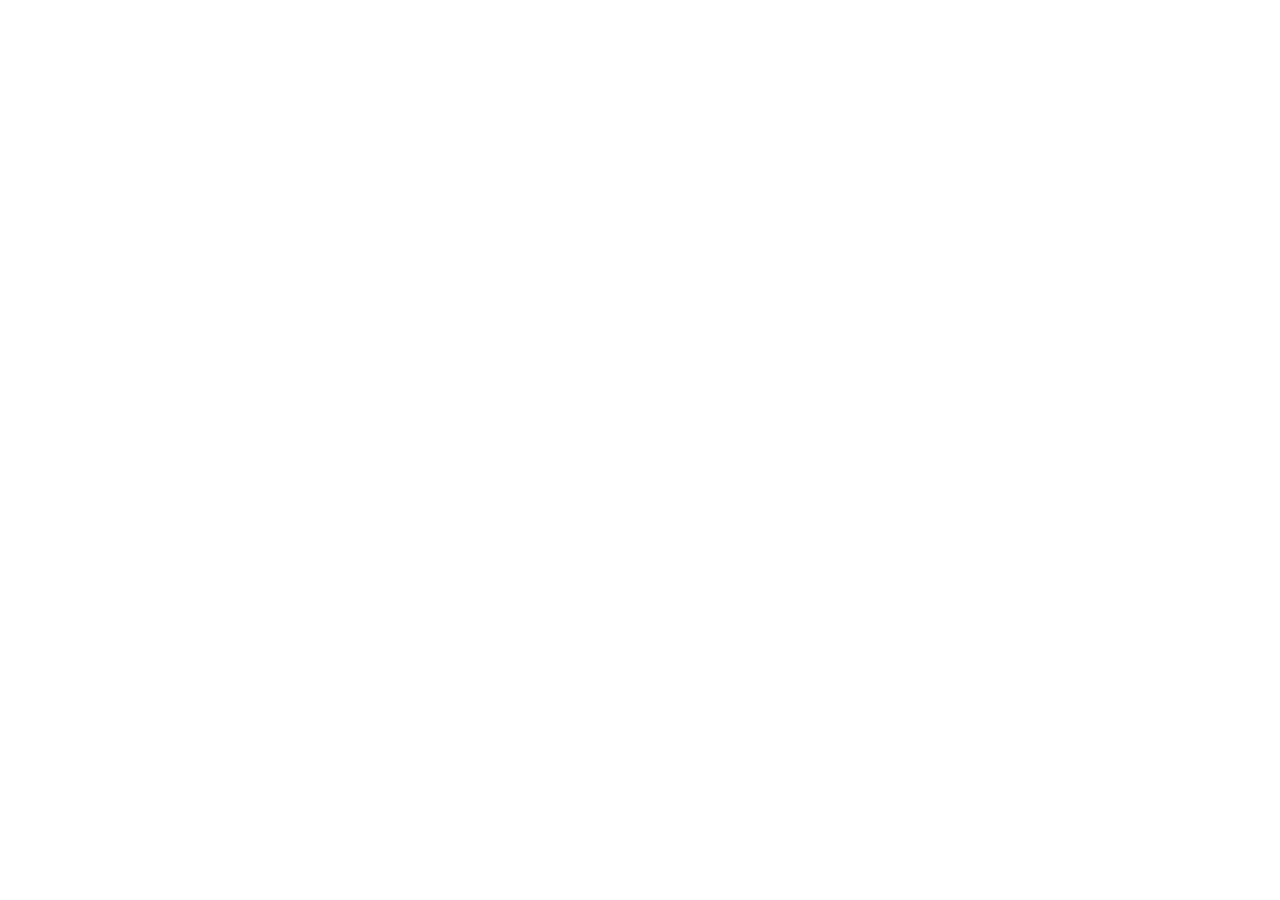
==== a1/index.html @ fb9893d6 "a1" ====
<!--
    Centria Edu - Basics of Web Development

    Original author: Ville Heikkiniemi
    Modified by: Student Name
    Last modified: 2026-09-09

    Based on the original course template.
-->

<!DOCTYPE html>
<html>
<head>
    <meta charset="UTF-8">
    <meta name="viewport" content="width=device-width, initial-scale=1.0">
    <meta name="author" content="Ville Heikkiniemi">
    <link rel="icon" href="favicon.ico">
    <link rel="stylesheet" href="style.css">

    <title>Centria Edu | Basics of Web Development<title>

    <style>
    </style>
</head>

<body>

    <header>
        <div class="container">
            <nav>
                <div class="logo">
                    centria <span>edu</span>
                </div>

                <ul>
                    <li><a href="#">Home</a></li>
                    <li><a href="#topics">Topics</a></li>
                    <li><a href="#">About</a></li>
                </ul>
            </nav>
        </div>
    </header>

    <main>

        <section class="hero">
            <div class="container">
                <div class="hero-content">

                    <span class="label">Basics of Web Development</span>

                    <h1>
                        Learn how the web works.
                    </h1>

                    <p>
                        Start from HTML and CSS and gradually build modern,
                        responsive and interactive web applications.
                    </p>

                    <a href="#topics" class="button">
                        Start learning
                    </a>

                </div>
            </div>
        <section>

        <section class="topics" id="topics">
            <div class="container">

                <h2>What we will learn</h2>

                <div class="cards">

                    <article class="card">
                        <h3>HTML</h3>
                        <p>
                            Learn how to structure web pages using semantic HTML.
                        </p>
                    </article>

                    <article class="card">
                        CSS</h3>
                        <p>
                            Learn how to style layouts, colors, typography and
                            responsive interfaces.
                        </p>
                    </article>

                </div>
            </div>
        </section>

    </main>

    <footer>
        <div class="container">
            <p>&copy; 2026 Centria Edu</p>
        </div>
    </footer>

</body>
</html>
---- a1/style.css ----
:root {
    --primary: #e10e49;
    --light: #ffffff;
    --dark: #1e1e1e;
    --blue: #263f6a;
    --green: #284e36;
    --orange: #e37222;
    --rose: #c24d52;
}

* {
    box-sizing: border-box;
    margin: 0;
    padding: 0;
}

body {
    font-family: Arial, Helvetica, sans-serif;
    background-color: var(--light);
    color: var(--dark);
    line-height: 1.6;
}

header {
    border-bottom: 1px solid #e5e5e5;
}

.container {
    width: min(1100px, 90%);
    margin: 0 auto;
}

nav {
    min-height: 72px;
    display: flex;
    justify-content: space-between;
    align-items: center;
}

.logo {
    font-size: 1.4rem;
    font-weight: bold;
    color: var(--dark);
}

.logo span {
    color: var(--primary);
}

nav ul {
    display: flex;
    gap: 2rem;
    list-style: none;
}

nav a {
    color: var(--dark);
    text-decoration: none;
}

nav a:hover {
    color: var(--primary);
}

.hero {
    min-height: 70vh;
    display: flex;
    align-items: center;
}

.hero-content {
    max-width: 700px;
}

.label {
    display: inline-block;
    margin-bottom: 1rem;
    color: var(--primary);
    font-weight: bold;
    text-transform: uppercase;
    letter-spacing: 0.08rem;
}

h1 {
    margin-bottom: 1.5rem;
    font-size: clamp(2.5rem, 6vw, 5rem);
    line-height: 1.05;
}

.hero p {
    max-width: 600px;
    margin-bottom: 2rem;
    font-size: 1.2rem;
    color: #555;
}

.button {
    display: inline-block;
    padding: 0.9rem 1.4rem;
    background-color: var(--primary);
    color: var(--light);
    text-decoration: none;
    border-radius: 6px;
    font-weight: bold;
}

.button:hover {
    background-color: var(--rose);
}

.topics {
    padding: 5rem 0;
    background-color: #f7f7f7;
}

.topics h2 {
    margin-bottom: 2rem;
    font-size: 2rem;
}

.cards {
    display: grid;
    grid-template-columns: repeat(2, 1fr);
    gap: 1.5rem;
}

.card {
    padding: 2rem;
    background-color: var(--light);
    border: 1px solid #e5e5e5;
    border-radius: 8px;
}

.card h3 {
    margin-bottom: 0.8rem;
}

.card:nth-child(1) {
    border-top: 4px solid var(--blue);
}

.card:nth-child(2) {
    border-top: 4px solid var(--green);
}

.card:nth-child(3) {
    border-top: 4px solid var(--orange);
}

footer {
    padding: 2rem 0;
    background-color: var(--dark);
    color: var(--light);
}

@media (max-width: 700px) {
    nav ul {
        display: none;
    }

    .cards {
        grid-template-columns: 1fr;
    }

    .hero {
        min-height: 60vh;
    }
}
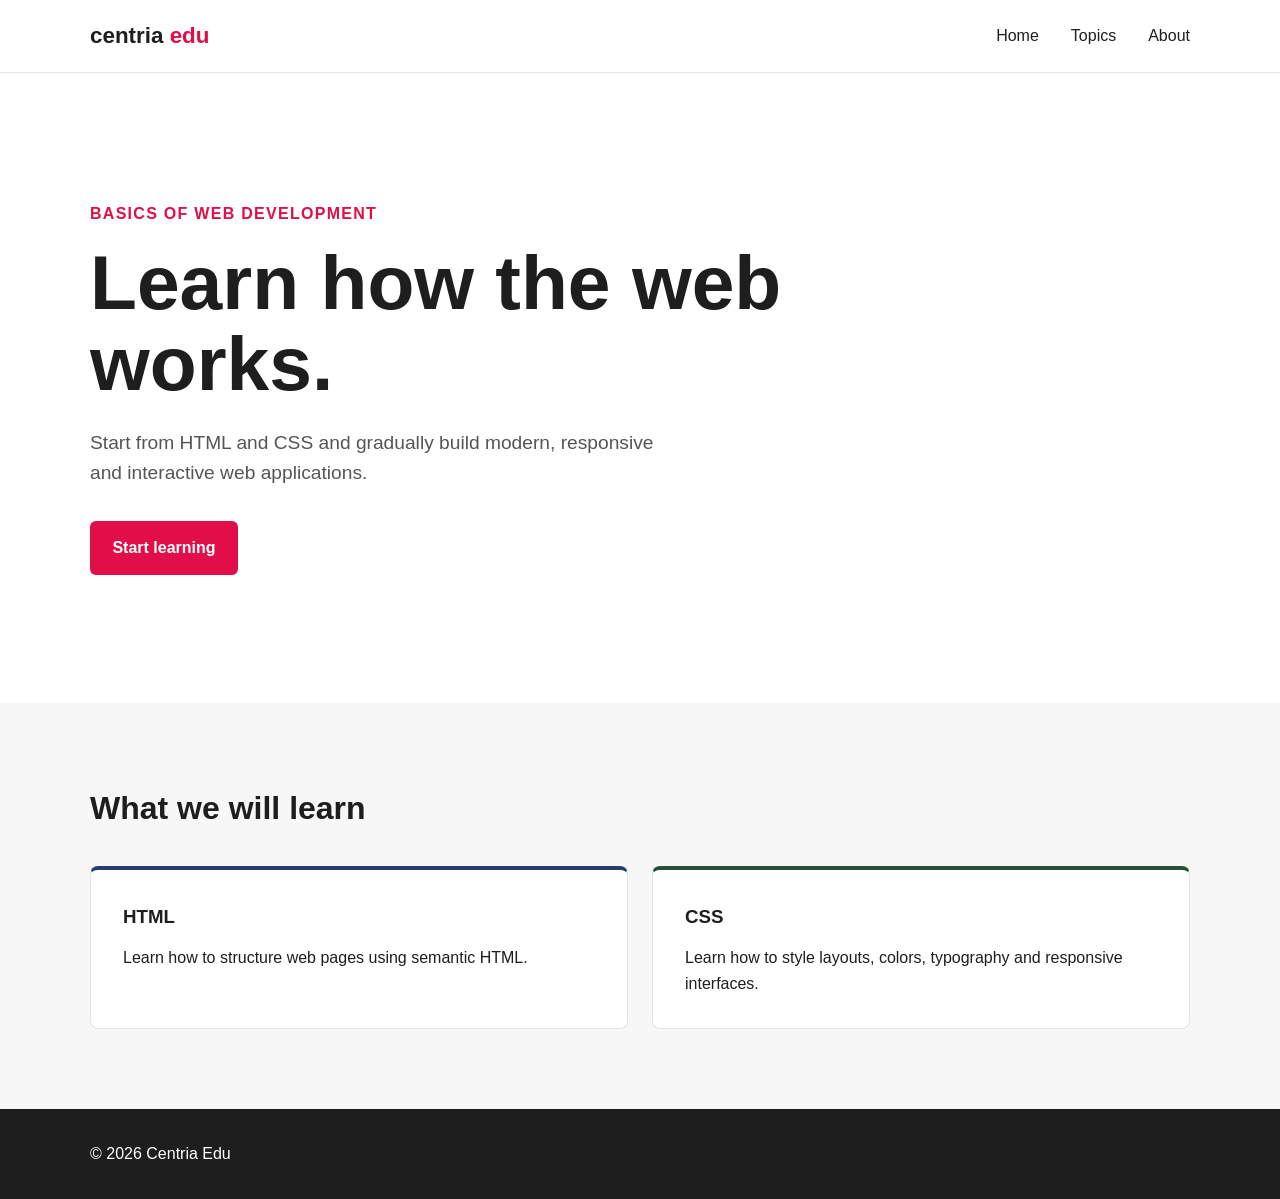
==== commit c220e07d: "a1-3" ====
--- a/a1/index.html
+++ b/a1/index.html
@@ -3,8 +3,8 @@
     Centria Edu - Basics of Web Development
 
     Original author: Ville Heikkiniemi
-    Modified by: Student Name
-    Last modified: 2026-09-09
+    Modified by: Enzo CAFFIER
+    Last modified: 2026-10-03
 
     Based on the original course template.
 -->
@@ -18,7 +18,7 @@
     <link rel="icon" href="favicon.ico">
     <link rel="stylesheet" href="style.css">
 
-    <title>Centria Edu | Basics of Web Development<title>
+    <title>Centria Edu | Basics of Web Development</title>
 
     <style>
     </style>
@@ -65,7 +65,7 @@
 
                 </div>
             </div>
-        <section>
+        </section>
 
         <section class="topics" id="topics">
             <div class="container">
@@ -82,7 +82,7 @@
                     </article>
 
                     <article class="card">
-                        CSS</h3>
+                        <h3>CSS</h3>
                         <p>
                             Learn how to style layouts, colors, typography and
                             responsive interfaces.
